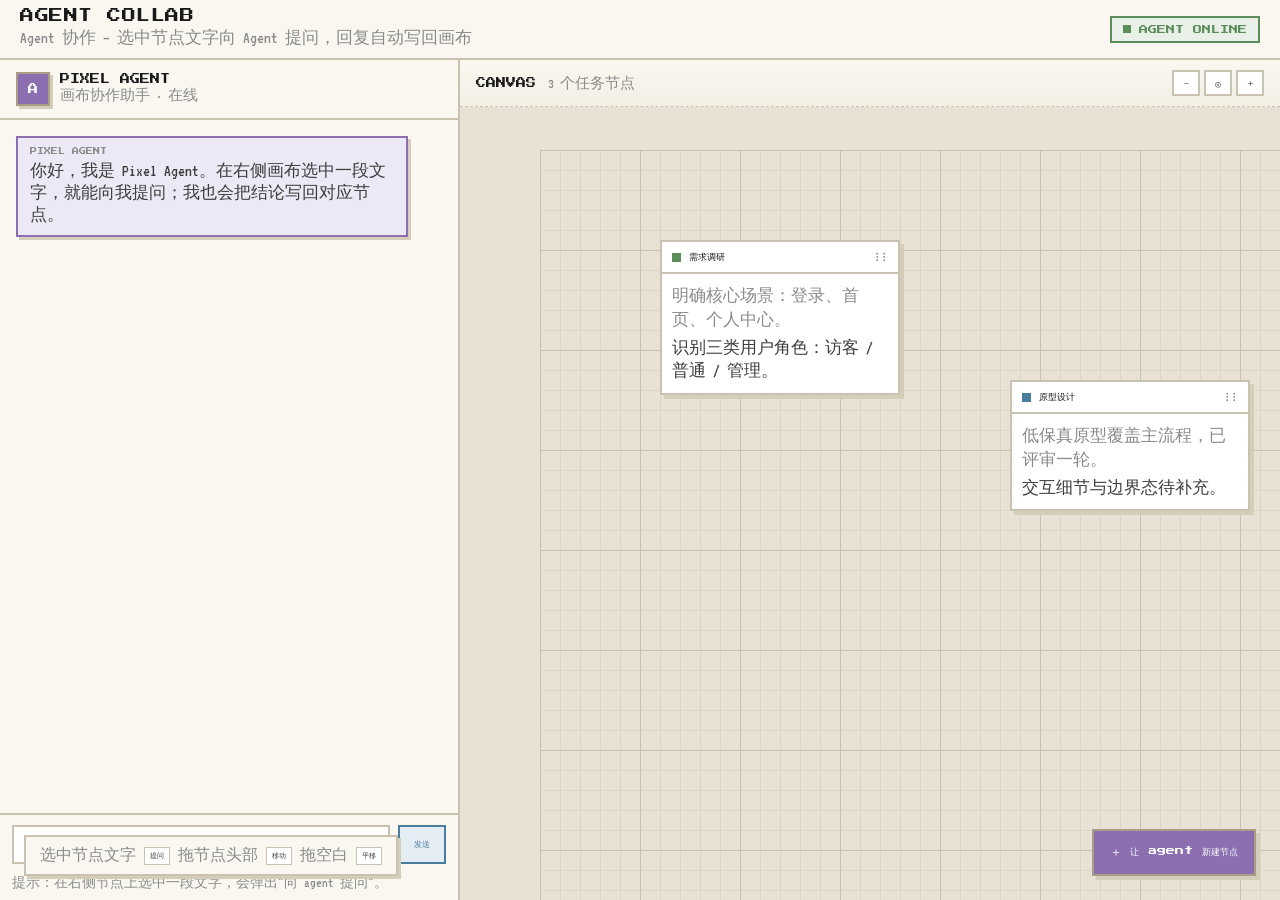
==== demo-agent.html @ 16f98454 "nextstep demo" ====
<!DOCTYPE html>
<html lang="zh-CN">
<head>
<meta charset="UTF-8">
<meta name="viewport" content="width=device-width, initial-scale=1.0">
<title>Agent 协作 · 像素画布</title>
<!-- 共享设计语言：像素字体 + 配色变量 -->
<style>
@import url('https://fonts.googleapis.com/css2?family=Press+Start+2P&family=VT323&display=swap');
:root {
  --bg: #f0ebe0; --bg-canvas: #e8e2d4; --bg-panel: #faf7f0;
  --bg-card: #ffffff; --bg-card-hi: #f5f1e8;
  --primary: #4a7c9e; --primary-dim: #6b9bb8; --primary-bg: #e3edf3;
  --success: #5b8c5a; --success-bg: #e8f0e8;
  --warning: #c4944a; --warning-bg: #f5edd9;
  --asset: #8b6fb0; --asset-bg: #ede8f5;
  --text: #3d3d3d; --text-dim: #8a8a8a; --text-hi: #1a1a1a;
  --border: #c9c2b0; --border-hi: #a89e85; --shadow: #d4cdb9;
}
* { box-sizing: border-box; margin: 0; padding: 0; }
html, body { height: 100%; overflow: hidden; }
body {
  font-family: 'VT323', monospace;
  background: var(--bg); color: var(--text); font-size: 18px;
  user-select: none; -webkit-user-select: none;
}

/* ===== 顶部标题栏 ===== */
.topbar {
  position: fixed; top: 0; left: 0; right: 0; z-index: 100; height: 60px;
  background: var(--bg-panel); border-bottom: 2px solid var(--border);
  display: flex; align-items: center; gap: 14px; padding: 0 20px;
}
.brand { display: flex; flex-direction: column; gap: 3px; }
.brand .title { font-family: 'Press Start 2P', monospace; font-size: 14px; color: var(--text-hi); letter-spacing: 0.5px; }
.brand .desc { font-size: 17px; color: var(--text-dim); }
.topbar .spacer { flex: 1; }
.status-online {
  font-family: 'Press Start 2P', monospace; font-size: 9px;
  padding: 7px 11px; border: 2px solid var(--success); background: var(--success-bg); color: var(--success);
  display: flex; align-items: center; gap: 8px;
}
.status-online .dot { width: 8px; height: 8px; background: var(--success); animation: blink 1.2s steps(2) infinite; }
@keyframes blink { 50% { opacity: 0.25; } }

/* ===== 主体分屏 ===== */
.main { position: fixed; top: 60px; left: 0; right: 0; bottom: 0; display: flex; }

/* ===== 左侧 Agent 对话 ===== */
.chat {
  width: 38%; min-width: 320px; max-width: 460px;
  background: var(--bg-panel); border-right: 2px solid var(--border);
  display: flex; flex-direction: column;
}
.chat-head {
  padding: 12px 16px; border-bottom: 2px solid var(--border);
  display: flex; align-items: center; gap: 10px;
}
.chat-head .avatar {
  width: 34px; height: 34px; background: var(--asset); border: 2px solid var(--border-hi);
  box-shadow: 3px 3px 0 0 var(--shadow);
  display: flex; align-items: center; justify-content: center;
  font-family: 'Press Start 2P', monospace; font-size: 10px; color: #fff;
}
.chat-head .meta { display: flex; flex-direction: column; gap: 2px; }
.chat-head .name { font-family: 'Press Start 2P', monospace; font-size: 10px; color: var(--text-hi); }
.chat-head .sub { font-size: 15px; color: var(--text-dim); }

.messages { flex: 1; overflow-y: auto; padding: 16px; display: flex; flex-direction: column; gap: 14px; }
.messages::-webkit-scrollbar { width: 8px; }
.messages::-webkit-scrollbar-thumb { background: var(--border); }

.msg { display: flex; gap: 8px; max-width: 92%; animation: msgIn 0.2s steps(4); }
@keyframes msgIn { 0% { opacity: 0; transform: translateY(6px); } 100% { opacity: 1; transform: translateY(0); } }
.msg.agent { align-self: flex-start; }
.msg.user { align-self: flex-end; flex-direction: row-reverse; }
.msg .bubble {
  padding: 9px 12px; border: 2px solid var(--border); background: var(--bg-card);
  box-shadow: 3px 3px 0 0 var(--shadow); font-size: 17px; line-height: 1.3; color: var(--text);
  word-break: break-word;
}
.msg.agent .bubble { border-color: var(--asset); background: var(--asset-bg); }
.msg.user .bubble { border-color: var(--primary); background: var(--primary-bg); }
.msg .bubble .quote {
  font-size: 15px; color: var(--text-dim); border-left: 3px solid var(--border-hi);
  padding: 2px 8px; margin-bottom: 6px; background: rgba(0,0,0,0.03);
  font-style: italic;
}
.msg .bubble .who { font-family: 'Press Start 2P', monospace; font-size: 7px; color: var(--text-dim); margin-bottom: 4px; }

/* 同步中指示器 */
.typing { display: flex; gap: 8px; align-self: flex-start; }
.typing .bubble { padding: 12px 14px; border: 2px solid var(--asset); background: var(--asset-bg); box-shadow: 3px 3px 0 0 var(--shadow); display: flex; gap: 5px; }
.typing .dot { width: 7px; height: 7px; background: var(--asset); animation: typing 1s steps(4) infinite; }
.typing .dot:nth-child(2) { animation-delay: 0.15s; }
.typing .dot:nth-child(3) { animation-delay: 0.3s; }
@keyframes typing { 0%,100% { transform: translateY(0); } 50% { transform: translateY(-5px); } }

.composer { border-top: 2px solid var(--border); padding: 10px 12px; display: flex; gap: 8px; }
.composer input {
  flex: 1; padding: 9px 10px; border: 2px solid var(--border); background: var(--bg-card);
  font-family: 'VT323', monospace; font-size: 17px; color: var(--text); outline: none;
}
.composer input:focus { border-color: var(--primary); }
.composer .send {
  padding: 0 14px; border: 2px solid var(--primary); background: var(--primary-bg);
  font-family: 'Press Start 2P', monospace; font-size: 8px; color: var(--primary); cursor: pointer;
}
.composer .send:hover { background: #d6e6ef; }
.composer-hint { font-size: 14px; color: var(--text-dim); padding: 0 12px 8px; }

/* ===== 右侧画布 ===== */
.canvas-wrap { flex: 1; position: relative; background: var(--bg-canvas); }
.canvas-bar {
  position: absolute; top: 0; left: 0; right: 0; z-index: 10;
  padding: 10px 16px; display: flex; align-items: center; gap: 12px;
  background: linear-gradient(var(--bg-panel), rgba(250,247,240,0.6));
  border-bottom: 1px dashed var(--border);
}
.canvas-bar .ctitle { font-family: 'Press Start 2P', monospace; font-size: 10px; color: var(--text-hi); }
.canvas-bar .ccount { font-size: 15px; color: var(--text-dim); }
.canvas-bar .spacer { flex: 1; }
.zoom-mini { display: flex; gap: 4px; }
.zoom-mini button {
  width: 28px; height: 26px; border: 2px solid var(--border); background: var(--bg-card);
  font-family: 'Press Start 2P', monospace; font-size: 9px; cursor: pointer; color: var(--text);
}
.zoom-mini button:hover { background: var(--bg-card-hi); }

.viewport { position: absolute; top: 50px; left: 0; right: 0; bottom: 0; overflow: hidden; cursor: grab; }
.viewport.panning { cursor: grabbing; }
.world {
  position: absolute; top: 0; left: 0; width: 3000px; height: 2200px; transform-origin: 0 0;
  background-color: var(--bg-canvas);
  background-image:
    linear-gradient(var(--border) 1px, transparent 1px),
    linear-gradient(90deg, var(--border) 1px, transparent 1px),
    linear-gradient(rgba(201,194,176,0.35) 1px, transparent 1px),
    linear-gradient(90deg, rgba(201,194,176,0.35) 1px, transparent 1px);
  background-size: 100px 100px, 100px 100px, 20px 20px, 20px 20px;
}

/* 节点 */
.node {
  position: absolute; width: 240px; background: var(--bg-card);
  border: 2px solid var(--border); box-shadow: 4px 4px 0 0 var(--shadow);
  transition: box-shadow 0.1s;
}
.node:hover { box-shadow: 6px 6px 0 0 var(--shadow); }
.node-head {
  display: flex; align-items: center; gap: 8px; padding: 8px 10px;
  border-bottom: 2px solid var(--border); cursor: grab;
}
.node-head:active { cursor: grabbing; }
.node .tag { width: 9px; height: 9px; flex: 0 0 9px; }
.node.status-doing .tag { background: var(--primary); animation: blink 1.2s steps(2) infinite; }
.node.status-todo .tag { background: var(--text-dim); }
.node.status-done .tag { background: var(--success); }
.node .title { font-family: 'Press Start 2P', monospace; font-size: 9px; color: var(--text-hi); flex: 1; }
.node .grab-hint { font-size: 13px; color: var(--text-dim); }
.node-body { padding: 8px 10px; font-size: 17px; line-height: 1.4; color: var(--text); user-select: text; -webkit-user-select: text; cursor: text; }
.node-body .line { padding: 2px 0; }
.node-body .line.lead { color: var(--text-dim); }
.node-body .agent-line {
  margin-top: 6px; padding: 5px 8px; background: var(--asset-bg); border-left: 3px solid var(--asset);
  font-size: 16px; color: var(--asset); animation: lineIn 0.3s steps(5);
  display: flex; gap: 6px; align-items: flex-start;
}
@keyframes lineIn { 0% { opacity: 0; transform: translateX(-6px); } 100% { opacity: 1; transform: translateX(0); } }
.node-body .agent-line .ico { font-family: 'Press Start 2P', monospace; font-size: 7px; flex: 0 0 auto; }

/* 更新高亮动画 */
.node.updated { animation: nodeFlash 1.1s steps(8); }
@keyframes nodeFlash {
  0%,100% { border-color: var(--border); box-shadow: 4px 4px 0 0 var(--shadow); }
  25% { border-color: var(--success); box-shadow: 4px 4px 0 0 var(--success), 0 0 0 3px var(--success-bg); }
  50% { border-color: var(--success); }
  75% { border-color: var(--success); box-shadow: 4px 4px 0 0 var(--success); }
}

/* 新建节点入场 */
.node.spawning { animation: spawnIn 0.45s steps(6); }
@keyframes spawnIn {
  0% { transform: scale(0.5); opacity: 0; }
  60% { transform: scale(1.06); opacity: 1; }
  100% { transform: scale(1); opacity: 1; }
}

/* ===== 选中文字浮动菜单 ===== */
.sel-menu {
  position: fixed; z-index: 200; display: none;
  background: var(--bg-card); border: 2px solid var(--asset); box-shadow: 3px 3px 0 0 var(--shadow);
  padding: 0;
}
.sel-menu button {
  display: flex; align-items: center; gap: 6px; padding: 8px 12px;
  border: none; background: var(--bg-card); cursor: pointer;
  font-family: 'Press Start 2P', monospace; font-size: 8px; color: var(--asset);
  white-space: nowrap;
}
.sel-menu button:hover { background: var(--asset-bg); }
.sel-menu button .arr { color: var(--text-dim); }

/* ===== 提问 modal ===== */
.modal-mask {
  position: fixed; inset: 0; z-index: 300; background: rgba(61,61,61,0.35);
  display: none; align-items: center; justify-content: center;
}
.modal-mask.show { display: flex; animation: fadeIn 0.15s; }
@keyframes fadeIn { from { opacity: 0; } to { opacity: 1; } }
.modal {
  width: 460px; max-width: 92vw; background: var(--bg-panel);
  border: 2px solid var(--border-hi); box-shadow: 6px 6px 0 0 var(--shadow);
  animation: modalIn 0.18s steps(4);
}
@keyframes modalIn { 0% { transform: scale(0.85); opacity: 0; } 100% { transform: scale(1); opacity: 1; } }
.modal-head { padding: 12px 16px; border-bottom: 2px solid var(--border); display: flex; align-items: center; justify-content: space-between; }
.modal-head .t { font-family: 'Press Start 2P', monospace; font-size: 10px; color: var(--text-hi); }
.modal-head .x { border: none; background: var(--bg-card); width: 22px; height: 22px; cursor: pointer; font-family: 'Press Start 2P', monospace; font-size: 9px; color: var(--text-dim); }
.modal-body { padding: 14px 16px; }
.ctx-box {
  background: var(--asset-bg); border: 2px solid var(--asset); padding: 9px 11px; margin-bottom: 12px;
}
.ctx-box .lbl { font-family: 'Press Start 2P', monospace; font-size: 7px; color: var(--asset); margin-bottom: 4px; }
.ctx-box .from { font-size: 14px; color: var(--text-dim); margin-bottom: 4px; }
.ctx-box .text { font-size: 17px; color: var(--text-hi); line-height: 1.3; font-style: italic; }
.modal-body textarea {
  width: 100%; height: 70px; resize: none; padding: 9px 11px;
  border: 2px solid var(--border); background: var(--bg-card);
  font-family: 'VT323', monospace; font-size: 17px; color: var(--text); outline: none;
}
.modal-body textarea:focus { border-color: var(--primary); }
.quick { display: flex; flex-wrap: wrap; gap: 6px; margin-top: 8px; }
.quick button {
  padding: 4px 8px; border: 1px solid var(--border); background: var(--bg-card);
  font-family: 'VT323', monospace; font-size: 15px; color: var(--text-dim); cursor: pointer;
}
.quick button:hover { border-color: var(--primary); color: var(--primary); }
.modal-foot { padding: 10px 16px; border-top: 2px solid var(--border); display: flex; justify-content: flex-end; gap: 8px; }
.modal-foot button { padding: 9px 16px; border: 2px solid var(--border); background: var(--bg-card); font-family: 'Press Start 2P', monospace; font-size: 8px; cursor: pointer; color: var(--text); }
.modal-foot .primary { border-color: var(--primary); background: var(--primary-bg); color: var(--primary); }
.modal-foot .primary:hover { background: #d6e6ef; }

/* ===== 右下角悬浮按钮 ===== */
.fab {
  position: fixed; right: 24px; bottom: 24px; z-index: 110;
  display: flex; align-items: center; gap: 8px;
  padding: 13px 16px; background: var(--asset); border: 2px solid var(--border-hi);
  box-shadow: 4px 4px 0 0 var(--shadow); cursor: pointer;
  font-family: 'Press Start 2P', monospace; font-size: 9px; color: #fff;
  transition: transform 0.1s;
}
.fab:hover { transform: translate(-2px, -2px); box-shadow: 6px 6px 0 0 var(--shadow); }
.fab .plus { font-size: 12px; }

.hint {
  position: fixed; left: 24px; bottom: 24px; z-index: 90;
  background: var(--bg-panel); border: 2px solid var(--border); box-shadow: 3px 3px 0 0 var(--shadow);
  padding: 8px 14px; font-size: 16px; color: var(--text-dim);
  display: flex; align-items: center; gap: 8px; max-width: 60vw;
}
.hint .key { font-family: 'Press Start 2P', monospace; font-size: 7px; padding: 3px 5px; background: var(--bg-card); border: 1px solid var(--border); color: var(--text); }
</style>
</head>
<body>

<!-- 顶部标题栏 -->
<div class="topbar">
  <div class="brand">
    <div class="title">AGENT COLLAB</div>
    <div class="desc">Agent 协作 — 选中节点文字向 Agent 提问，回复自动写回画布</div>
  </div>
  <div class="spacer"></div>
  <div class="status-online"><span class="dot"></span>AGENT ONLINE</div>
</div>

<div class="main">
  <!-- 左侧对话 -->
  <aside class="chat">
    <div class="chat-head">
      <div class="avatar">A</div>
      <div class="meta">
        <span class="name">PIXEL AGENT</span>
        <span class="sub">画布协作助手 · 在线</span>
      </div>
    </div>
    <div class="messages" id="messages">
      <!-- 初始消息由 JS 注入 -->
    </div>
    <div class="composer">
      <input id="quickInput" type="text" placeholder="或直接发消息给 agent…" />
      <button class="send" id="quickSend">发送</button>
    </div>
    <div class="composer-hint">提示：在右侧节点上选中一段文字，会弹出"向 agent 提问"。</div>
  </aside>

  <!-- 右侧画布 -->
  <section class="canvas-wrap">
    <div class="canvas-bar">
      <span class="ctitle">CANVAS</span>
      <span class="ccount" id="nodeCount">3 个任务节点</span>
      <span class="spacer"></span>
      <div class="zoom-mini">
        <button id="zOut">－</button>
        <button id="zReset">◎</button>
        <button id="zIn">＋</button>
      </div>
    </div>
    <div class="viewport" id="viewport">
      <div class="world" id="world">
        <!-- 节点由 JS 注入 -->
      </div>
    </div>
  </section>
</div>

<!-- 选中文字浮动菜单 -->
<div class="sel-menu" id="selMenu">
  <button id="askAgent"><span>向 agent 提问</span><span class="arr">▸</span></button>
</div>

<!-- 提问 modal -->
<div class="modal-mask" id="modalMask">
  <div class="modal">
    <div class="modal-head">
      <span class="t">向 AGENT 提问</span>
      <button class="x" id="modalClose">×</button>
    </div>
    <div class="modal-body">
      <div class="ctx-box">
        <div class="lbl">选中上下文</div>
        <div class="from" id="ctxFrom">— 来自节点 —</div>
        <div class="text" id="ctxText">“…”</div>
      </div>
      <textarea id="questionInput" placeholder="输入你的问题，例如：这步大概要多久？有什么风险？"></textarea>
      <div class="quick">
        <button data-q="这步大概需要多久？">这步需要多久？</button>
        <button data-q="有哪些风险？">有哪些风险？</button>
        <button data-q="依赖什么前置任务？">依赖什么？</button>
        <button data-q="有没有更好的方案？">更好的方案？</button>
      </div>
    </div>
    <div class="modal-foot">
      <button id="modalCancel">取消</button>
      <button class="primary" id="modalSend">发送给 agent</button>
    </div>
  </div>
</div>

<!-- 右下角新建节点按钮 -->
<button class="fab" id="fabNew"><span class="plus">＋</span><span>让 agent 新建节点</span></button>

<!-- 底部提示 -->
<div class="hint">
  <span>选中节点文字</span><span class="key">提问</span>
  <span>拖节点头部</span><span class="key">移动</span>
  <span>拖空白</span><span class="key">平移</span>
</div>

<script>
/* ============================================================
   Agent 协作 demo 逻辑
   - 左侧对话窗 + 右侧画布（3 节点）
   - 选中节点文字 → 浮动菜单"向 agent 提问"
   - 提问框：显示上下文 + 输入问题 → 发送
   - 对话窗：用户消息 + 同步中动画 + 1.5s 后 agent 回复
   - 回复按关键词匹配（预设 4 种）
   - 画布节点自动追加更新行 + 高亮动画
   - 右下角按钮：agent 自动新建节点到画布
   - 画布平移缩放 + 节点拖拽
   ============================================================ */

const messagesEl = document.getElementById('messages');
const viewport = document.getElementById('viewport');
const world = document.getElementById('world');
const selMenu = document.getElementById('selMenu');
const askAgentBtn = document.getElementById('askAgent');
const modalMask = document.getElementById('modalMask');
const ctxFrom = document.getElementById('ctxFrom');
const ctxText = document.getElementById('ctxText');
const questionInput = document.getElementById('questionInput');
const nodeCountEl = document.getElementById('nodeCount');

// 画布状态
const state = { tx: 80, ty: 40, scale: 1, nodes: [], seq: 0 };

// 3 个任务节点初始数据
const initialNodes = [
  { id: 'n1', x: 120, y: 90, title: '需求调研', status: 'done',
    lines: ['明确核心场景：登录、首页、个人中心。', '识别三类用户角色：访客 / 普通 / 管理。'] },
  { id: 'n2', x: 470, y: 230, title: '原型设计', status: 'doing',
    lines: ['低保真原型覆盖主流程，已评审一轮。', '交互细节与边界态待补充。'] },
  { id: 'n3', x: 820, y: 110, title: '前端开发', status: 'todo',
    lines: ['技术选型：React + Vite。', '组件库选型待定，倾向轻量方案。'] },
];

// 预设 agent 回复（关键词匹配）
const replyRules = [
  { keys: ['多久','时间','工期','排期','几天','周期','耗时'], text: '根据当前依赖关系，建议预留 2 个工作日。可把后续节点截止日顺延。', tag: '排期建议' },
  { keys: ['风险','问题','隐患','坑','担心'], text: '主要风险在前后端联调与接口稳定性，建议提前约定 Mock 并做契约测试。', tag: '风险评估' },
  { keys: ['依赖','前置','需要','阻塞','前提'], text: '该任务依赖上游产出，需先确认信息架构与接口契约再开工。', tag: '依赖梳理' },
  { keys: ['方案','怎么做','如何','思路','更好','优化'], text: '推荐分两步：先做低保真评审，再细化交互；可复用组件库降本。', tag: '方案建议' },
];
const defaultReply = { text: '已记录你的问题，我会结合画布上下文持续跟踪，必要时拆解为子任务。', tag: '已记录' };

function matchReply(q) {
  for (const r of replyRules) {
    if (r.keys.some(k => q.includes(k))) return r;
  }
  return defaultReply;
}

// ---------- 初始化节点 ----------
function initNodes() {
  initialNodes.forEach(d => createNode(d, false));
}

function createNode(d, spawn) {
  const el = document.createElement('div');
  el.className = 'node status-' + d.status + (spawn ? ' spawning' : '');
  el.style.left = d.x + 'px';
  el.style.top = d.y + 'px';
  el.dataset.id = d.id;
  el.innerHTML = `
    <div class="node-head"><span class="tag"></span><span class="title">${d.title}</span><span class="grab-hint">⋮⋮</span></div>
    <div class="node-body"></div>
  `;
  const body = el.querySelector('.node-body');
  d.lines.forEach((t, i) => {
    const ln = document.createElement('div');
    ln.className = 'line' + (i === 0 ? ' lead' : '');
    ln.textContent = t;
    body.appendChild(ln);
  });
  world.appendChild(el);
  const n = { ...d, el, w: 240, h: 0 };
  state.nodes.push(n);
  requestAnimationFrame(() => { n.h = el.offsetHeight; });
  // 节点内文字可选中
  body.addEventListener('mouseup', onNodeSelection);
  // 拖拽头部
  el.querySelector('.node-head').addEventListener('mousedown', (e) => onDragStart(e, n));
  if (spawn) setTimeout(() => el.classList.remove('spawning'), 500);
  updateNodeCount();
  return n;
}

function updateNodeCount() {
  nodeCountEl.textContent = state.nodes.length + ' 个任务节点';
}

// ---------- 选中文字 → 浮动菜单 ----------
let currentSelection = null; // { text, nodeId, nodeTitle }
function onNodeSelection(e) {
  const sel = window.getSelection();
  const text = sel.toString().trim();
  // 隐藏旧菜单
  if (!text) { selMenu.style.display = 'none'; return; }
  const nodeEl = e.target.closest('.node');
  if (!nodeEl) { selMenu.style.display = 'none'; return; }
  const n = state.nodes.find(x => x.id === nodeEl.dataset.id);
  if (!n) return;
  currentSelection = { text, nodeId: n.id, nodeTitle: n.title };
  // 定位菜单到选区下方
  const range = sel.getRangeAt(0);
  const rect = range.getBoundingClientRect();
  selMenu.style.display = 'block';
  selMenu.style.left = (rect.left + rect.width / 2 - 70) + 'px';
  selMenu.style.top = (rect.bottom + 8) + 'px';
}

// 点击别处隐藏菜单
document.addEventListener('mousedown', (e) => {
  if (!selMenu.contains(e.target)) {
    if (!e.target.closest('.node-body')) selMenu.style.display = 'none';
  }
});

// ---------- 提问 modal ----------
askAgentBtn.addEventListener('click', () => {
  if (!currentSelection) return;
  ctxFrom.textContent = '— 来自节点：' + currentSelection.nodeTitle + ' —';
  ctxText.textContent = '“' + currentSelection.text + '”';
  questionInput.value = '';
  modalMask.classList.add('show');
  selMenu.style.display = 'none';
  setTimeout(() => questionInput.focus(), 60);
});
document.getElementById('modalClose').onclick = closeModal;
document.getElementById('modalCancel').onclick = closeModal;
function closeModal() { modalMask.classList.remove('show'); }
modalMask.addEventListener('mousedown', (e) => { if (e.target === modalMask) closeModal(); });

// 快捷问题
document.querySelectorAll('.quick button').forEach(b => {
  b.onclick = () => { questionInput.value = b.dataset.q; questionInput.focus(); };
});

// 发送给 agent
document.getElementById('modalSend').onclick = sendQuestion;
questionInput.addEventListener('keydown', (e) => { if (e.key === 'Enter' && (e.ctrlKey || e.metaKey)) sendQuestion(); });

function sendQuestion() {
  const q = questionInput.value.trim();
  if (!q) { questionInput.focus(); return; }
  if (!currentSelection) { closeModal(); return; }
  const sel = currentSelection;
  closeModal();
  // 清除浏览器选区
  window.getSelection().removeAllRanges();
  // 添加用户消息（含上下文引用）
  addUserMessage(q, sel);
  // 同步中动画
  const typing = addTyping();
  // 1.5s 后回复
  setTimeout(() => {
    typing.remove();
    const reply = matchReply(q);
    addAgentMessage(reply.text);
    // 写回节点 + 高亮
    appendAgentLineToNode(sel.nodeId, reply.tag, reply.text);
  }, 1500);
}

// ---------- 对话消息 ----------
function addMessage(html, who) {
  const msg = document.createElement('div');
  msg.className = 'msg ' + who;
  msg.innerHTML = `<div class="bubble">${html}</div>`;
  messagesEl.appendChild(msg);
  messagesEl.scrollTop = messagesEl.scrollHeight;
  return msg;
}
function addUserMessage(q, sel) {
  const html = `
    <div class="who">YOU</div>
    <div class="quote">引用「${sel.nodeTitle}」：${escapeHtml(sel.text)}</div>
    <div>${escapeHtml(q)}</div>
  `;
  return addMessage(html, 'user');
}
function addAgentMessage(text) {
  const html = `<div class="who">PIXEL AGENT</div><div>${escapeHtml(text)}</div>`;
  return addMessage(html, 'agent');
}
function addTyping() {
  const t = document.createElement('div');
  t.className = 'msg agent typing';
  t.innerHTML = `<div class="bubble"><span class="dot"></span><span class="dot"></span><span class="dot"></span></div>`;
  messagesEl.appendChild(t);
  messagesEl.scrollTop = messagesEl.scrollHeight;
  return t;
}

function escapeHtml(s) {
  return s.replace(/[&<>"]/g, c => ({ '&':'&amp;','<':'&lt;','>':'&gt;','"':'&quot;' }[c]));
}

// ---------- 写回节点 + 高亮 ----------
function appendAgentLineToNode(nodeId, tag, text) {
  const n = state.nodes.find(x => x.id === nodeId);
  if (!n) return;
  const body = n.el.querySelector('.node-body');
  const line = document.createElement('div');
  line.className = 'agent-line';
  line.innerHTML = `<span class="ico">[${tag}]</span><span>${escapeHtml(text)}</span>`;
  body.appendChild(line);
  // 高亮动画
  n.el.classList.remove('updated');
  void n.el.offsetWidth;
  n.el.classList.add('updated');
  setTimeout(() => n.el.classList.remove('updated'), 1200);
  // 更新高度
  requestAnimationFrame(() => { n.h = n.el.offsetHeight; });
}

// ---------- 快速输入栏（不依赖选中） ----------
const quickInput = document.getElementById('quickInput');
const quickSend = document.getElementById('quickSend');
function quickSubmit() {
  const q = quickInput.value.trim();
  if (!q) return;
  quickInput.value = '';
  addMessage(`<div class="who">YOU</div><div>${escapeHtml(q)}</div>`, 'user');
  const typing = addTyping();
  setTimeout(() => {
    typing.remove();
    const reply = matchReply(q);
    addAgentMessage(reply.text);
    // 快速提问默认写到第一个节点
    const n = state.nodes[0];
    if (n) appendAgentLineToNode(n.id, reply.tag, reply.text);
  }, 1500);
}
quickSend.onclick = quickSubmit;
quickInput.addEventListener('keydown', (e) => { if (e.key === 'Enter') quickSubmit(); });

// ---------- 右下角：让 agent 新建节点 ----------
const newTitles = [
  { title: '接口联调', status: 'todo', lines: ['与后端约定接口契约。', 'Mock 数据先行。'] },
  { title: '性能优化', status: 'todo', lines: ['首屏加载 < 1.5s。', '图片懒加载与分包。'] },
  { title: '埋点验收', status: 'todo', lines: ['核心路径埋点核对。', '漏斗数据回收。'] },
  { title: '灰度发布', status: 'todo', lines: ['按 5% → 30% → 100% 灰度。', '监控阈值配置。'] },
];
let newIdx = 0;
document.getElementById('fabNew').onclick = () => {
  const tpl = newTitles[newIdx % newTitles.length];
  newIdx++;
  addMessage(`<div class="who">YOU</div><div>帮我在画布上新建一个节点：${tpl.title}</div>`, 'user');
  const typing = addTyping();
  setTimeout(() => {
    typing.remove();
    // 在已有节点附近放置新节点
    const last = state.nodes[state.nodes.length - 1];
    const x = (last ? last.x : 100) + 320;
    const y = (last ? last.y : 100) + (Math.random() * 60 - 30);
    const id = 'g-' + (++state.seq);
    const n = createNode({ id, x, y, title: tpl.title, status: tpl.status, lines: tpl.lines }, true);
    // 高亮
    setTimeout(() => { n.el.classList.add('updated'); setTimeout(() => n.el.classList.remove('updated'), 1200); }, 450);
    addAgentMessage(`已在画布创建节点「${tpl.title}」，并接入当前流程。你可以拖动调整它的位置。`);
  }, 1200);
};

// ---------- 画布变换 ----------
function applyTransform() {
  world.style.transform = `translate(${state.tx}px, ${state.ty}px) scale(${state.scale})`;
}
applyTransform();
function screenToWorld(cx, cy) {
  const r = viewport.getBoundingClientRect();
  return { x: (cx - r.left - state.tx) / state.scale, y: (cy - r.top - state.ty) / state.scale };
}

// 平移
let panState = null;
viewport.addEventListener('mousedown', (e) => {
  if (e.target.closest('.node') || e.target.closest('.canvas-bar') || e.target.closest('.fab') || e.target.closest('.hint')) return;
  panState = { sx: e.clientX, sy: e.clientY, otx: state.tx, oty: state.ty };
  viewport.classList.add('panning');
});
window.addEventListener('mousemove', (e) => {
  if (!panState) return;
  state.tx = panState.otx + (e.clientX - panState.sx);
  state.ty = panState.oty + (e.clientY - panState.sy);
  applyTransform();
});
window.addEventListener('mouseup', () => { if (panState) { viewport.classList.remove('panning'); panState = null; } });

// 缩放
viewport.addEventListener('wheel', (e) => {
  e.preventDefault();
  const f = e.deltaY > 0 ? 0.9 : 1.1;
  let ns = Math.max(0.4, Math.min(2.2, state.scale * f));
  const r = viewport.getBoundingClientRect();
  const mx = e.clientX - r.left, my = e.clientY - r.top;
  state.tx = mx - (mx - state.tx) * (ns / state.scale);
  state.ty = my - (my - state.ty) * (ns / state.scale);
  state.scale = ns;
  applyTransform();
}, { passive: false });

document.getElementById('zIn').onclick = () => zoomBy(1.2);
document.getElementById('zOut').onclick = () => zoomBy(1 / 1.2);
document.getElementById('zReset').onclick = () => { state.tx = 80; state.ty = 40; state.scale = 1; applyTransform(); };
function zoomBy(f) {
  const r = viewport.getBoundingClientRect();
  const cx = r.width / 2, cy = r.height / 2;
  let ns = Math.max(0.4, Math.min(2.2, state.scale * f));
  state.tx = cx - (cx - state.tx) * (ns / state.scale);
  state.ty = cy - (cy - state.ty) * (ns / state.scale);
  state.scale = ns;
  applyTransform();
}

// ---------- 节点拖拽 ----------
function onDragStart(e, item) {
  if (e.button !== 0) return;
  e.preventDefault();
  const start = screenToWorld(e.clientX, e.clientY);
  const ox = item.x, oy = item.y;
  function onMove(ev) {
    const w = screenToWorld(ev.clientX, ev.clientY);
    item.x = ox + (w.x - start.x);
    item.y = oy + (w.y - start.y);
    item.el.style.left = item.x + 'px';
    item.el.style.top = item.y + 'px';
  }
  function onUp() {
    window.removeEventListener('mousemove', onMove);
    window.removeEventListener('mouseup', onUp);
  }
  window.addEventListener('mousemove', onMove);
  window.addEventListener('mouseup', onUp);
}

// ---------- 启动 ----------
initNodes();
// 初始欢迎消息
addAgentMessage('你好，我是 Pixel Agent。在右侧画布选中一段文字，就能向我提问；我也会把结论写回对应节点。');
</script>
</body>
</html>
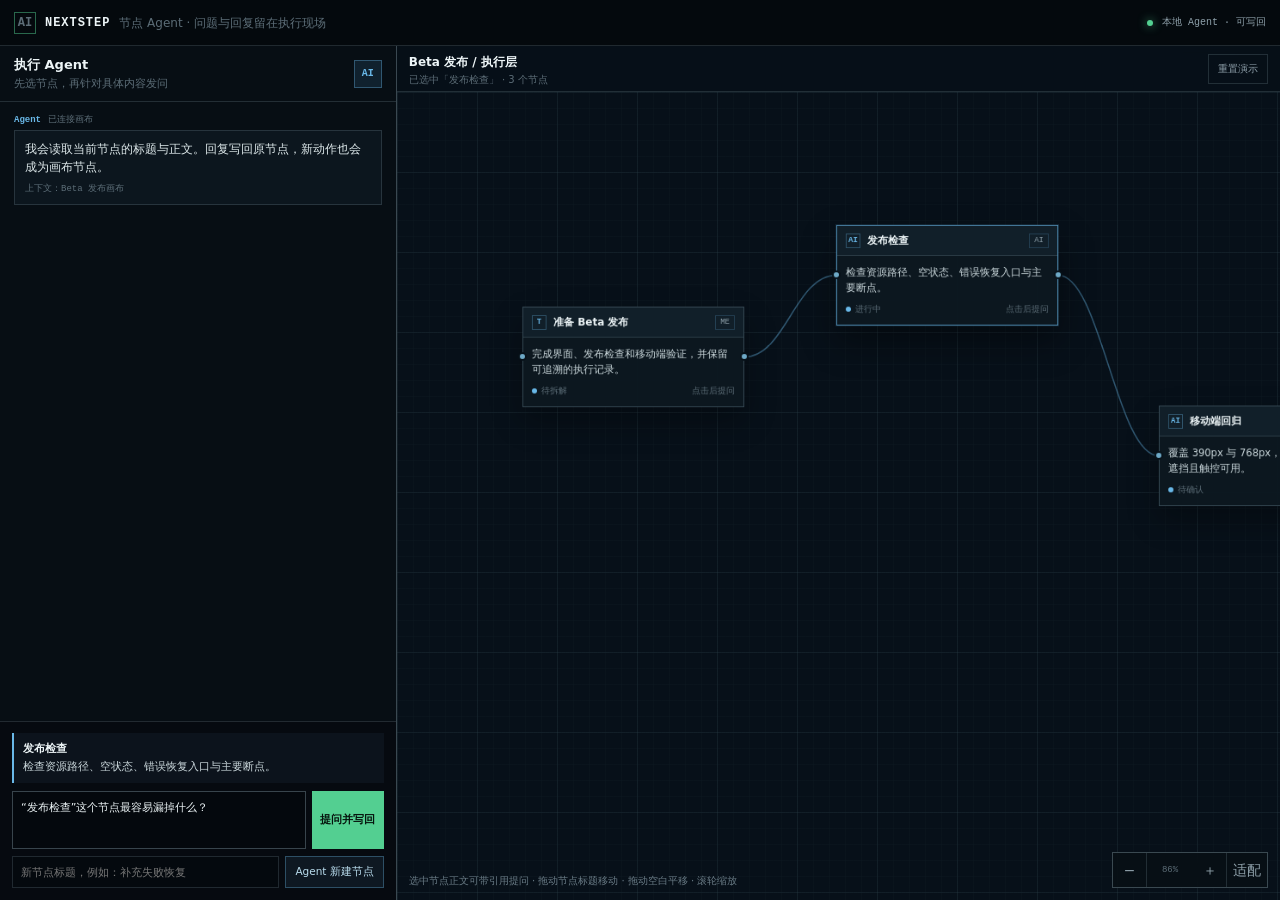
==== commit bea6d50d: "Replace NextStep Pages showcase" ====
--- a/demo-agent.html
+++ b/demo-agent.html
@@ -1,703 +1,78 @@
-<!DOCTYPE html>
+<!doctype html>
 <html lang="zh-CN">
 <head>
-<meta charset="UTF-8">
-<meta name="viewport" content="width=device-width, initial-scale=1.0">
-<title>Agent 协作 · 像素画布</title>
-<!-- 共享设计语言：像素字体 + 配色变量 -->
-<style>
-@import url('https://fonts.googleapis.com/css2?family=Press+Start+2P&family=VT323&display=swap');
-:root {
-  --bg: #f0ebe0; --bg-canvas: #e8e2d4; --bg-panel: #faf7f0;
-  --bg-card: #ffffff; --bg-card-hi: #f5f1e8;
-  --primary: #4a7c9e; --primary-dim: #6b9bb8; --primary-bg: #e3edf3;
-  --success: #5b8c5a; --success-bg: #e8f0e8;
-  --warning: #c4944a; --warning-bg: #f5edd9;
-  --asset: #8b6fb0; --asset-bg: #ede8f5;
-  --text: #3d3d3d; --text-dim: #8a8a8a; --text-hi: #1a1a1a;
-  --border: #c9c2b0; --border-hi: #a89e85; --shadow: #d4cdb9;
-}
-* { box-sizing: border-box; margin: 0; padding: 0; }
-html, body { height: 100%; overflow: hidden; }
-body {
-  font-family: 'VT323', monospace;
-  background: var(--bg); color: var(--text); font-size: 18px;
-  user-select: none; -webkit-user-select: none;
-}
-
-/* ===== 顶部标题栏 ===== */
-.topbar {
-  position: fixed; top: 0; left: 0; right: 0; z-index: 100; height: 60px;
-  background: var(--bg-panel); border-bottom: 2px solid var(--border);
-  display: flex; align-items: center; gap: 14px; padding: 0 20px;
-}
-.brand { display: flex; flex-direction: column; gap: 3px; }
-.brand .title { font-family: 'Press Start 2P', monospace; font-size: 14px; color: var(--text-hi); letter-spacing: 0.5px; }
-.brand .desc { font-size: 17px; color: var(--text-dim); }
-.topbar .spacer { flex: 1; }
-.status-online {
-  font-family: 'Press Start 2P', monospace; font-size: 9px;
-  padding: 7px 11px; border: 2px solid var(--success); background: var(--success-bg); color: var(--success);
-  display: flex; align-items: center; gap: 8px;
-}
-.status-online .dot { width: 8px; height: 8px; background: var(--success); animation: blink 1.2s steps(2) infinite; }
-@keyframes blink { 50% { opacity: 0.25; } }
-
-/* ===== 主体分屏 ===== */
-.main { position: fixed; top: 60px; left: 0; right: 0; bottom: 0; display: flex; }
-
-/* ===== 左侧 Agent 对话 ===== */
-.chat {
-  width: 38%; min-width: 320px; max-width: 460px;
-  background: var(--bg-panel); border-right: 2px solid var(--border);
-  display: flex; flex-direction: column;
-}
-.chat-head {
-  padding: 12px 16px; border-bottom: 2px solid var(--border);
-  display: flex; align-items: center; gap: 10px;
-}
-.chat-head .avatar {
-  width: 34px; height: 34px; background: var(--asset); border: 2px solid var(--border-hi);
-  box-shadow: 3px 3px 0 0 var(--shadow);
-  display: flex; align-items: center; justify-content: center;
-  font-family: 'Press Start 2P', monospace; font-size: 10px; color: #fff;
-}
-.chat-head .meta { display: flex; flex-direction: column; gap: 2px; }
-.chat-head .name { font-family: 'Press Start 2P', monospace; font-size: 10px; color: var(--text-hi); }
-.chat-head .sub { font-size: 15px; color: var(--text-dim); }
-
-.messages { flex: 1; overflow-y: auto; padding: 16px; display: flex; flex-direction: column; gap: 14px; }
-.messages::-webkit-scrollbar { width: 8px; }
-.messages::-webkit-scrollbar-thumb { background: var(--border); }
-
-.msg { display: flex; gap: 8px; max-width: 92%; animation: msgIn 0.2s steps(4); }
-@keyframes msgIn { 0% { opacity: 0; transform: translateY(6px); } 100% { opacity: 1; transform: translateY(0); } }
-.msg.agent { align-self: flex-start; }
-.msg.user { align-self: flex-end; flex-direction: row-reverse; }
-.msg .bubble {
-  padding: 9px 12px; border: 2px solid var(--border); background: var(--bg-card);
-  box-shadow: 3px 3px 0 0 var(--shadow); font-size: 17px; line-height: 1.3; color: var(--text);
-  word-break: break-word;
-}
-.msg.agent .bubble { border-color: var(--asset); background: var(--asset-bg); }
-.msg.user .bubble { border-color: var(--primary); background: var(--primary-bg); }
-.msg .bubble .quote {
-  font-size: 15px; color: var(--text-dim); border-left: 3px solid var(--border-hi);
-  padding: 2px 8px; margin-bottom: 6px; background: rgba(0,0,0,0.03);
-  font-style: italic;
-}
-.msg .bubble .who { font-family: 'Press Start 2P', monospace; font-size: 7px; color: var(--text-dim); margin-bottom: 4px; }
-
-/* 同步中指示器 */
-.typing { display: flex; gap: 8px; align-self: flex-start; }
-.typing .bubble { padding: 12px 14px; border: 2px solid var(--asset); background: var(--asset-bg); box-shadow: 3px 3px 0 0 var(--shadow); display: flex; gap: 5px; }
-.typing .dot { width: 7px; height: 7px; background: var(--asset); animation: typing 1s steps(4) infinite; }
-.typing .dot:nth-child(2) { animation-delay: 0.15s; }
-.typing .dot:nth-child(3) { animation-delay: 0.3s; }
-@keyframes typing { 0%,100% { transform: translateY(0); } 50% { transform: translateY(-5px); } }
-
-.composer { border-top: 2px solid var(--border); padding: 10px 12px; display: flex; gap: 8px; }
-.composer input {
-  flex: 1; padding: 9px 10px; border: 2px solid var(--border); background: var(--bg-card);
-  font-family: 'VT323', monospace; font-size: 17px; color: var(--text); outline: none;
-}
-.composer input:focus { border-color: var(--primary); }
-.composer .send {
-  padding: 0 14px; border: 2px solid var(--primary); background: var(--primary-bg);
-  font-family: 'Press Start 2P', monospace; font-size: 8px; color: var(--primary); cursor: pointer;
-}
-.composer .send:hover { background: #d6e6ef; }
-.composer-hint { font-size: 14px; color: var(--text-dim); padding: 0 12px 8px; }
-
-/* ===== 右侧画布 ===== */
-.canvas-wrap { flex: 1; position: relative; background: var(--bg-canvas); }
-.canvas-bar {
-  position: absolute; top: 0; left: 0; right: 0; z-index: 10;
-  padding: 10px 16px; display: flex; align-items: center; gap: 12px;
-  background: linear-gradient(var(--bg-panel), rgba(250,247,240,0.6));
-  border-bottom: 1px dashed var(--border);
-}
-.canvas-bar .ctitle { font-family: 'Press Start 2P', monospace; font-size: 10px; color: var(--text-hi); }
-.canvas-bar .ccount { font-size: 15px; color: var(--text-dim); }
-.canvas-bar .spacer { flex: 1; }
-.zoom-mini { display: flex; gap: 4px; }
-.zoom-mini button {
-  width: 28px; height: 26px; border: 2px solid var(--border); background: var(--bg-card);
-  font-family: 'Press Start 2P', monospace; font-size: 9px; cursor: pointer; color: var(--text);
-}
-.zoom-mini button:hover { background: var(--bg-card-hi); }
-
-.viewport { position: absolute; top: 50px; left: 0; right: 0; bottom: 0; overflow: hidden; cursor: grab; }
-.viewport.panning { cursor: grabbing; }
-.world {
-  position: absolute; top: 0; left: 0; width: 3000px; height: 2200px; transform-origin: 0 0;
-  background-color: var(--bg-canvas);
-  background-image:
-    linear-gradient(var(--border) 1px, transparent 1px),
-    linear-gradient(90deg, var(--border) 1px, transparent 1px),
-    linear-gradient(rgba(201,194,176,0.35) 1px, transparent 1px),
-    linear-gradient(90deg, rgba(201,194,176,0.35) 1px, transparent 1px);
-  background-size: 100px 100px, 100px 100px, 20px 20px, 20px 20px;
-}
-
-/* 节点 */
-.node {
-  position: absolute; width: 240px; background: var(--bg-card);
-  border: 2px solid var(--border); box-shadow: 4px 4px 0 0 var(--shadow);
-  transition: box-shadow 0.1s;
-}
-.node:hover { box-shadow: 6px 6px 0 0 var(--shadow); }
-.node-head {
-  display: flex; align-items: center; gap: 8px; padding: 8px 10px;
-  border-bottom: 2px solid var(--border); cursor: grab;
-}
-.node-head:active { cursor: grabbing; }
-.node .tag { width: 9px; height: 9px; flex: 0 0 9px; }
-.node.status-doing .tag { background: var(--primary); animation: blink 1.2s steps(2) infinite; }
-.node.status-todo .tag { background: var(--text-dim); }
-.node.status-done .tag { background: var(--success); }
-.node .title { font-family: 'Press Start 2P', monospace; font-size: 9px; color: var(--text-hi); flex: 1; }
-.node .grab-hint { font-size: 13px; color: var(--text-dim); }
-.node-body { padding: 8px 10px; font-size: 17px; line-height: 1.4; color: var(--text); user-select: text; -webkit-user-select: text; cursor: text; }
-.node-body .line { padding: 2px 0; }
-.node-body .line.lead { color: var(--text-dim); }
-.node-body .agent-line {
-  margin-top: 6px; padding: 5px 8px; background: var(--asset-bg); border-left: 3px solid var(--asset);
-  font-size: 16px; color: var(--asset); animation: lineIn 0.3s steps(5);
-  display: flex; gap: 6px; align-items: flex-start;
-}
-@keyframes lineIn { 0% { opacity: 0; transform: translateX(-6px); } 100% { opacity: 1; transform: translateX(0); } }
-.node-body .agent-line .ico { font-family: 'Press Start 2P', monospace; font-size: 7px; flex: 0 0 auto; }
-
-/* 更新高亮动画 */
-.node.updated { animation: nodeFlash 1.1s steps(8); }
-@keyframes nodeFlash {
-  0%,100% { border-color: var(--border); box-shadow: 4px 4px 0 0 var(--shadow); }
-  25% { border-color: var(--success); box-shadow: 4px 4px 0 0 var(--success), 0 0 0 3px var(--success-bg); }
-  50% { border-color: var(--success); }
-  75% { border-color: var(--success); box-shadow: 4px 4px 0 0 var(--success); }
-}
-
-/* 新建节点入场 */
-.node.spawning { animation: spawnIn 0.45s steps(6); }
-@keyframes spawnIn {
-  0% { transform: scale(0.5); opacity: 0; }
-  60% { transform: scale(1.06); opacity: 1; }
-  100% { transform: scale(1); opacity: 1; }
-}
-
-/* ===== 选中文字浮动菜单 ===== */
-.sel-menu {
-  position: fixed; z-index: 200; display: none;
-  background: var(--bg-card); border: 2px solid var(--asset); box-shadow: 3px 3px 0 0 var(--shadow);
-  padding: 0;
-}
-.sel-menu button {
-  display: flex; align-items: center; gap: 6px; padding: 8px 12px;
-  border: none; background: var(--bg-card); cursor: pointer;
-  font-family: 'Press Start 2P', monospace; font-size: 8px; color: var(--asset);
-  white-space: nowrap;
-}
-.sel-menu button:hover { background: var(--asset-bg); }
-.sel-menu button .arr { color: var(--text-dim); }
-
-/* ===== 提问 modal ===== */
-.modal-mask {
-  position: fixed; inset: 0; z-index: 300; background: rgba(61,61,61,0.35);
-  display: none; align-items: center; justify-content: center;
-}
-.modal-mask.show { display: flex; animation: fadeIn 0.15s; }
-@keyframes fadeIn { from { opacity: 0; } to { opacity: 1; } }
-.modal {
-  width: 460px; max-width: 92vw; background: var(--bg-panel);
-  border: 2px solid var(--border-hi); box-shadow: 6px 6px 0 0 var(--shadow);
-  animation: modalIn 0.18s steps(4);
-}
-@keyframes modalIn { 0% { transform: scale(0.85); opacity: 0; } 100% { transform: scale(1); opacity: 1; } }
-.modal-head { padding: 12px 16px; border-bottom: 2px solid var(--border); display: flex; align-items: center; justify-content: space-between; }
-.modal-head .t { font-family: 'Press Start 2P', monospace; font-size: 10px; color: var(--text-hi); }
-.modal-head .x { border: none; background: var(--bg-card); width: 22px; height: 22px; cursor: pointer; font-family: 'Press Start 2P', monospace; font-size: 9px; color: var(--text-dim); }
-.modal-body { padding: 14px 16px; }
-.ctx-box {
-  background: var(--asset-bg); border: 2px solid var(--asset); padding: 9px 11px; margin-bottom: 12px;
-}
-.ctx-box .lbl { font-family: 'Press Start 2P', monospace; font-size: 7px; color: var(--asset); margin-bottom: 4px; }
-.ctx-box .from { font-size: 14px; color: var(--text-dim); margin-bottom: 4px; }
-.ctx-box .text { font-size: 17px; color: var(--text-hi); line-height: 1.3; font-style: italic; }
-.modal-body textarea {
-  width: 100%; height: 70px; resize: none; padding: 9px 11px;
-  border: 2px solid var(--border); background: var(--bg-card);
-  font-family: 'VT323', monospace; font-size: 17px; color: var(--text); outline: none;
-}
-.modal-body textarea:focus { border-color: var(--primary); }
-.quick { display: flex; flex-wrap: wrap; gap: 6px; margin-top: 8px; }
-.quick button {
-  padding: 4px 8px; border: 1px solid var(--border); background: var(--bg-card);
-  font-family: 'VT323', monospace; font-size: 15px; color: var(--text-dim); cursor: pointer;
-}
-.quick button:hover { border-color: var(--primary); color: var(--primary); }
-.modal-foot { padding: 10px 16px; border-top: 2px solid var(--border); display: flex; justify-content: flex-end; gap: 8px; }
-.modal-foot button { padding: 9px 16px; border: 2px solid var(--border); background: var(--bg-card); font-family: 'Press Start 2P', monospace; font-size: 8px; cursor: pointer; color: var(--text); }
-.modal-foot .primary { border-color: var(--primary); background: var(--primary-bg); color: var(--primary); }
-.modal-foot .primary:hover { background: #d6e6ef; }
-
-/* ===== 右下角悬浮按钮 ===== */
-.fab {
-  position: fixed; right: 24px; bottom: 24px; z-index: 110;
-  display: flex; align-items: center; gap: 8px;
-  padding: 13px 16px; background: var(--asset); border: 2px solid var(--border-hi);
-  box-shadow: 4px 4px 0 0 var(--shadow); cursor: pointer;
-  font-family: 'Press Start 2P', monospace; font-size: 9px; color: #fff;
-  transition: transform 0.1s;
-}
-.fab:hover { transform: translate(-2px, -2px); box-shadow: 6px 6px 0 0 var(--shadow); }
-.fab .plus { font-size: 12px; }
-
-.hint {
-  position: fixed; left: 24px; bottom: 24px; z-index: 90;
-  background: var(--bg-panel); border: 2px solid var(--border); box-shadow: 3px 3px 0 0 var(--shadow);
-  padding: 8px 14px; font-size: 16px; color: var(--text-dim);
-  display: flex; align-items: center; gap: 8px; max-width: 60vw;
-}
-.hint .key { font-family: 'Press Start 2P', monospace; font-size: 7px; padding: 3px 5px; background: var(--bg-card); border: 1px solid var(--border); color: var(--text); }
-</style>
+  <meta charset="UTF-8">
+  <meta name="viewport" content="width=device-width, initial-scale=1">
+  <meta name="color-scheme" content="dark">
+  <title>NextStep｜节点 Agent</title>
+  <style>
+    :root{--bg:#05090d;--panel:#091119;--panel-2:#0c1721;--surface:#101c26;--ink:#edf5f7;--muted:#8ea0aa;--faint:#5c6d77;--line:rgba(170,201,215,.17);--line-strong:rgba(170,201,215,.31);--blue:#69b8e8;--amber:#e4aa5b;--green:#53cf91;--red:#ef806f;--mono:"SFMono-Regular",Consolas,"Liberation Mono",monospace;--sans:Inter,"Microsoft YaHei UI","PingFang SC",system-ui,sans-serif}
+    *{box-sizing:border-box}html,body{width:100%;height:100%;margin:0;overflow:hidden;background:var(--bg)}body{color:var(--ink);font:14px/1.5 var(--sans);-webkit-font-smoothing:antialiased}button,textarea,input{font:inherit;color:inherit}button:focus-visible,textarea:focus-visible,input:focus-visible{outline:2px solid var(--blue);outline-offset:2px}
+    .app{display:grid;grid-template-rows:46px minmax(0,1fr);width:100%;height:100%;background:radial-gradient(circle at 68% 8%,rgba(39,108,144,.08),transparent 35%),var(--bg)}.topbar{position:relative;z-index:30;display:flex;align-items:center;justify-content:space-between;min-width:0;padding:0 14px;border-bottom:1px solid var(--line);background:rgba(5,9,13,.94)}.brand,.status{display:flex;align-items:center;min-width:0;gap:9px}.brand-mark{display:grid;place-items:center;width:22px;height:22px;border:1px solid rgba(83,207,145,.48);color:var(--green);font:700 10px/1 var(--mono)}.brand strong{font:600 12px/1 var(--mono);letter-spacing:.08em}.brand span{overflow:hidden;color:var(--faint);font-size:12px;text-overflow:ellipsis;white-space:nowrap}.status{color:var(--muted);font:10px/1 var(--mono);white-space:nowrap}.status i{width:6px;height:6px;border-radius:50%;background:var(--green);box-shadow:0 0 10px rgba(83,207,145,.75)}
+    .workbench{display:grid;grid-template-columns:minmax(280px,31%) minmax(0,1fr);min-height:0}.agent-pane{position:relative;z-index:5;display:grid;grid-template-rows:auto minmax(0,1fr) auto;min-width:0;min-height:0;border-right:1px solid var(--line-strong);background:rgba(8,15,21,.97)}.pane-head{display:flex;align-items:center;justify-content:space-between;min-height:56px;padding:0 14px;border-bottom:1px solid var(--line)}.pane-head strong{display:block;font-size:13px;font-weight:650}.pane-head small{display:block;margin-top:2px;color:var(--faint);font-size:10.5px}.avatar{display:grid;place-items:center;width:28px;height:28px;border:1px solid rgba(105,184,232,.36);color:var(--blue);background:rgba(76,164,220,.13);font:700 10px/1 var(--mono)}
+    .transcript{overflow:auto;padding:14px;scrollbar-width:thin;scrollbar-color:rgba(132,160,173,.28) transparent}.message{margin:0 0 14px}.message-meta{display:flex;align-items:center;gap:7px;margin-bottom:5px;color:var(--faint);font:9px/1 var(--mono)}.message-meta b{color:var(--blue);font-weight:600}.message.user .message-meta b{color:var(--amber)}.bubble{padding:9px 10px;border:1px solid var(--line);color:#dce7e9;background:rgba(14,25,34,.76);font-size:11.5px;line-height:1.6}.message.user .bubble{border-color:rgba(228,170,91,.24);background:rgba(228,170,91,.07)}.trace{display:block;margin-top:6px;color:var(--faint);font:9px/1.4 var(--mono)}
+    .composer{padding:11px 12px 12px;border-top:1px solid var(--line);background:rgba(6,11,16,.9)}.context{margin-bottom:8px;padding:8px 9px;border-left:2px solid var(--blue);color:#c9d6da;background:rgba(105,184,232,.055);font-size:10.5px}.context strong{display:block;margin-bottom:2px;color:var(--ink);font-size:11px}.context span{display:-webkit-box;overflow:hidden;-webkit-box-orient:vertical;-webkit-line-clamp:2}.ask-row{display:grid;grid-template-columns:1fr auto;gap:6px}.ask-row textarea{min-width:0;min-height:58px;resize:none;padding:8px;border:1px solid var(--line-strong);color:var(--ink);background:rgba(3,8,12,.68);font-size:11px;line-height:1.45}.primary{min-width:72px;border:1px solid rgba(83,207,145,.54);color:#06130d;background:var(--green);font-size:11px;font-weight:700;cursor:pointer}.primary:hover:not(:disabled){filter:brightness(1.08)}.primary:disabled{border-color:var(--line);color:var(--faint);background:rgba(116,135,144,.08);cursor:default}.new-row{display:grid;grid-template-columns:minmax(0,1fr) auto;gap:6px;margin-top:7px}.new-row input{min-width:0;height:32px;padding:0 8px;border:1px solid var(--line);background:rgba(3,8,12,.5);font-size:10.5px}.secondary{min-height:32px;padding:0 9px;border:1px solid rgba(105,184,232,.34);color:#b9dced;background:rgba(105,184,232,.08);font-size:10.5px;cursor:pointer}.secondary:hover{background:rgba(105,184,232,.15)}
+    .canvas-pane{position:relative;min-width:0;min-height:0;overflow:hidden;background:#071019}.canvas-pane::after{position:absolute;inset:0;z-index:1;pointer-events:none;content:"";box-shadow:inset 0 0 100px rgba(0,0,0,.38)}.canvas-head{position:absolute;z-index:15;top:0;left:0;right:0;display:flex;align-items:center;justify-content:space-between;min-height:46px;padding:0 12px;border-bottom:1px solid var(--line);background:rgba(7,16,25,.9);backdrop-filter:blur(12px)}.canvas-head strong{font-size:12px;font-weight:600}.canvas-head span{display:block;color:var(--faint);font-size:10px}.head-actions{display:flex;align-items:center;gap:7px}.reset{height:30px;padding:0 9px;border:1px solid var(--line);color:var(--muted);background:transparent;font-size:10px;cursor:pointer}.reset:hover{color:var(--ink);background:rgba(105,184,232,.08)}
+    .viewport{position:absolute;z-index:2;inset:46px 0 0;overflow:hidden;cursor:grab;touch-action:none;background-color:#071019;background-image:linear-gradient(rgba(126,165,183,.07) 1px,transparent 1px),linear-gradient(90deg,rgba(126,165,183,.07) 1px,transparent 1px),linear-gradient(rgba(126,165,183,.025) 1px,transparent 1px),linear-gradient(90deg,rgba(126,165,183,.025) 1px,transparent 1px);background-size:80px 80px,80px 80px,16px 16px,16px 16px}.viewport.is-panning{cursor:grabbing}.world{position:absolute;top:0;left:0;width:1800px;height:1100px;transform-origin:0 0;will-change:transform}.edges{position:absolute;inset:0;width:1800px;height:1100px;overflow:visible;pointer-events:none}.edge{fill:none;stroke:rgba(105,184,232,.43);stroke-width:1.5;vector-effect:non-scaling-stroke}.edge.is-new{stroke:var(--green);stroke-dasharray:6 5;animation:dash 2.3s linear infinite}
+    .node{position:absolute;z-index:3;width:258px;border:1px solid rgba(145,181,198,.32);background:rgba(13,24,33,.97);box-shadow:0 16px 34px rgba(0,0,0,.3);transition:border-color .16s,box-shadow .16s}.node:hover,.node.is-selected{border-color:rgba(105,184,232,.72);box-shadow:0 0 0 1px rgba(105,184,232,.12),0 18px 40px rgba(0,0,0,.4)}.node.is-written{border-color:rgba(83,207,145,.58)}.node.is-flashing{animation:flash .8s ease}.node-head{display:flex;align-items:center;gap:8px;min-height:35px;padding:0 10px;border-bottom:1px solid var(--line);background:rgba(20,36,47,.68);cursor:move;user-select:none}.node-icon{display:grid;place-items:center;width:17px;height:17px;border:1px solid rgba(105,184,232,.34);color:var(--blue);font:700 9px/1 var(--mono)}.node-title{flex:1;min-width:0;overflow:hidden;font-size:12px;font-weight:650;text-overflow:ellipsis;white-space:nowrap}.node-source{padding:3px 5px;border:1px solid rgba(105,184,232,.22);color:var(--muted);font:9px/1 var(--mono)}.node-body{padding:10px}.node-copy{margin:0;color:#cbd8dc;font-size:11.5px;line-height:1.58;cursor:text;user-select:text}.node-status{display:flex;align-items:center;justify-content:space-between;gap:8px;margin-top:9px;color:var(--faint);font-size:9.5px}.state{display:inline-flex;align-items:center;gap:5px}.state::before{width:6px;height:6px;border-radius:50%;background:var(--blue);content:""}.node.is-written .state::before{background:var(--green)}.writeback{margin-top:9px;padding:8px;border-top:1px solid rgba(83,207,145,.2);color:#bfe0d0;background:rgba(83,207,145,.055);font-size:10.5px;line-height:1.55}.writeback b{display:block;margin-bottom:3px;color:var(--green);font:9px/1 var(--mono)}.port{position:absolute;z-index:5;top:50%;width:10px;height:10px;margin-top:-5px;border:2px solid #08121a;border-radius:50%;background:#6ea9c7}.port.in{left:-6px}.port.out{right:-6px}
+    .controls{position:absolute;z-index:16;right:12px;bottom:12px;display:flex;align-items:center;border:1px solid var(--line-strong);background:rgba(8,16,22,.9);backdrop-filter:blur(12px)}.control{min-width:34px;height:34px;border:0;border-right:1px solid var(--line);color:var(--muted);background:transparent;cursor:pointer}.control:last-child{border-right:0}.control:hover{color:var(--ink);background:rgba(105,184,232,.09)}.zoom-label{min-width:46px;color:var(--faint);font:9px/1 var(--mono);text-align:center}.tip{position:absolute;z-index:10;left:12px;bottom:12px;margin:0;color:rgba(143,164,174,.72);font-size:10px;pointer-events:none}.toast{position:absolute;z-index:25;left:50%;bottom:58px;padding:8px 11px;border:1px solid rgba(83,207,145,.3);color:#c9ecda;background:rgba(8,22,16,.94);font-size:10.5px;opacity:0;transform:translate(-50%,8px);pointer-events:none;transition:.18s}.toast.is-visible{opacity:1;transform:translate(-50%,0)}
+    @keyframes dash{to{stroke-dashoffset:-22}}@keyframes flash{50%{box-shadow:0 0 0 3px rgba(83,207,145,.18),0 20px 44px rgba(0,0,0,.42)}}@media(max-width:820px){.workbench{grid-template-columns:minmax(260px,36%) minmax(0,1fr)}.ask-row{grid-template-columns:1fr}.primary{min-height:34px}.new-row{grid-template-columns:1fr}.secondary{min-height:34px}}@media(max-width:700px){html,body{overflow:auto}.app{height:auto;min-height:980px;grid-template-rows:44px auto}.workbench{grid-template-columns:1fr;grid-template-rows:390px 570px}.agent-pane{border-right:0;border-bottom:1px solid var(--line-strong)}.transcript{padding:10px}.composer{padding:9px 10px}.ask-row{grid-template-columns:1fr 72px}.new-row{grid-template-columns:1fr auto}.canvas-pane{min-height:570px}.brand span,.status span{display:none}.tip{display:none}}@media(max-width:430px){.ask-row,.new-row{grid-template-columns:1fr}.workbench{grid-template-rows:430px 570px}.status{display:none}}@media(prefers-reduced-motion:reduce){*,*::before,*::after{animation-duration:1ms!important;animation-iteration-count:1!important;transition-duration:1ms!important}}
+  </style>
 </head>
 <body>
-
-<!-- 顶部标题栏 -->
-<div class="topbar">
-  <div class="brand">
-    <div class="title">AGENT COLLAB</div>
-    <div class="desc">Agent 协作 — 选中节点文字向 Agent 提问，回复自动写回画布</div>
-  </div>
-  <div class="spacer"></div>
-  <div class="status-online"><span class="dot"></span>AGENT ONLINE</div>
-</div>
-
-<div class="main">
-  <!-- 左侧对话 -->
-  <aside class="chat">
-    <div class="chat-head">
-      <div class="avatar">A</div>
-      <div class="meta">
-        <span class="name">PIXEL AGENT</span>
-        <span class="sub">画布协作助手 · 在线</span>
-      </div>
-    </div>
-    <div class="messages" id="messages">
-      <!-- 初始消息由 JS 注入 -->
-    </div>
-    <div class="composer">
-      <input id="quickInput" type="text" placeholder="或直接发消息给 agent…" />
-      <button class="send" id="quickSend">发送</button>
-    </div>
-    <div class="composer-hint">提示：在右侧节点上选中一段文字，会弹出"向 agent 提问"。</div>
-  </aside>
-
-  <!-- 右侧画布 -->
-  <section class="canvas-wrap">
-    <div class="canvas-bar">
-      <span class="ctitle">CANVAS</span>
-      <span class="ccount" id="nodeCount">3 个任务节点</span>
-      <span class="spacer"></span>
-      <div class="zoom-mini">
-        <button id="zOut">－</button>
-        <button id="zReset">◎</button>
-        <button id="zIn">＋</button>
-      </div>
-    </div>
-    <div class="viewport" id="viewport">
-      <div class="world" id="world">
-        <!-- 节点由 JS 注入 -->
-      </div>
-    </div>
-  </section>
-</div>
-
-<!-- 选中文字浮动菜单 -->
-<div class="sel-menu" id="selMenu">
-  <button id="askAgent"><span>向 agent 提问</span><span class="arr">▸</span></button>
-</div>
-
-<!-- 提问 modal -->
-<div class="modal-mask" id="modalMask">
-  <div class="modal">
-    <div class="modal-head">
-      <span class="t">向 AGENT 提问</span>
-      <button class="x" id="modalClose">×</button>
-    </div>
-    <div class="modal-body">
-      <div class="ctx-box">
-        <div class="lbl">选中上下文</div>
-        <div class="from" id="ctxFrom">— 来自节点 —</div>
-        <div class="text" id="ctxText">“…”</div>
-      </div>
-      <textarea id="questionInput" placeholder="输入你的问题，例如：这步大概要多久？有什么风险？"></textarea>
-      <div class="quick">
-        <button data-q="这步大概需要多久？">这步需要多久？</button>
-        <button data-q="有哪些风险？">有哪些风险？</button>
-        <button data-q="依赖什么前置任务？">依赖什么？</button>
-        <button data-q="有没有更好的方案？">更好的方案？</button>
-      </div>
-    </div>
-    <div class="modal-foot">
-      <button id="modalCancel">取消</button>
-      <button class="primary" id="modalSend">发送给 agent</button>
-    </div>
-  </div>
-</div>
-
-<!-- 右下角新建节点按钮 -->
-<button class="fab" id="fabNew"><span class="plus">＋</span><span>让 agent 新建节点</span></button>
-
-<!-- 底部提示 -->
-<div class="hint">
-  <span>选中节点文字</span><span class="key">提问</span>
-  <span>拖节点头部</span><span class="key">移动</span>
-  <span>拖空白</span><span class="key">平移</span>
-</div>
-
-<script>
-/* ============================================================
-   Agent 协作 demo 逻辑
-   - 左侧对话窗 + 右侧画布（3 节点）
-   - 选中节点文字 → 浮动菜单"向 agent 提问"
-   - 提问框：显示上下文 + 输入问题 → 发送
-   - 对话窗：用户消息 + 同步中动画 + 1.5s 后 agent 回复
-   - 回复按关键词匹配（预设 4 种）
-   - 画布节点自动追加更新行 + 高亮动画
-   - 右下角按钮：agent 自动新建节点到画布
-   - 画布平移缩放 + 节点拖拽
-   ============================================================ */
-
-const messagesEl = document.getElementById('messages');
-const viewport = document.getElementById('viewport');
-const world = document.getElementById('world');
-const selMenu = document.getElementById('selMenu');
-const askAgentBtn = document.getElementById('askAgent');
-const modalMask = document.getElementById('modalMask');
-const ctxFrom = document.getElementById('ctxFrom');
-const ctxText = document.getElementById('ctxText');
-const questionInput = document.getElementById('questionInput');
-const nodeCountEl = document.getElementById('nodeCount');
-
-// 画布状态
-const state = { tx: 80, ty: 40, scale: 1, nodes: [], seq: 0 };
-
-// 3 个任务节点初始数据
-const initialNodes = [
-  { id: 'n1', x: 120, y: 90, title: '需求调研', status: 'done',
-    lines: ['明确核心场景：登录、首页、个人中心。', '识别三类用户角色：访客 / 普通 / 管理。'] },
-  { id: 'n2', x: 470, y: 230, title: '原型设计', status: 'doing',
-    lines: ['低保真原型覆盖主流程，已评审一轮。', '交互细节与边界态待补充。'] },
-  { id: 'n3', x: 820, y: 110, title: '前端开发', status: 'todo',
-    lines: ['技术选型：React + Vite。', '组件库选型待定，倾向轻量方案。'] },
-];
-
-// 预设 agent 回复（关键词匹配）
-const replyRules = [
-  { keys: ['多久','时间','工期','排期','几天','周期','耗时'], text: '根据当前依赖关系，建议预留 2 个工作日。可把后续节点截止日顺延。', tag: '排期建议' },
-  { keys: ['风险','问题','隐患','坑','担心'], text: '主要风险在前后端联调与接口稳定性，建议提前约定 Mock 并做契约测试。', tag: '风险评估' },
-  { keys: ['依赖','前置','需要','阻塞','前提'], text: '该任务依赖上游产出，需先确认信息架构与接口契约再开工。', tag: '依赖梳理' },
-  { keys: ['方案','怎么做','如何','思路','更好','优化'], text: '推荐分两步：先做低保真评审，再细化交互；可复用组件库降本。', tag: '方案建议' },
-];
-const defaultReply = { text: '已记录你的问题，我会结合画布上下文持续跟踪，必要时拆解为子任务。', tag: '已记录' };
-
-function matchReply(q) {
-  for (const r of replyRules) {
-    if (r.keys.some(k => q.includes(k))) return r;
-  }
-  return defaultReply;
-}
-
-// ---------- 初始化节点 ----------
-function initNodes() {
-  initialNodes.forEach(d => createNode(d, false));
-}
-
-function createNode(d, spawn) {
-  const el = document.createElement('div');
-  el.className = 'node status-' + d.status + (spawn ? ' spawning' : '');
-  el.style.left = d.x + 'px';
-  el.style.top = d.y + 'px';
-  el.dataset.id = d.id;
-  el.innerHTML = `
-    <div class="node-head"><span class="tag"></span><span class="title">${d.title}</span><span class="grab-hint">⋮⋮</span></div>
-    <div class="node-body"></div>
-  `;
-  const body = el.querySelector('.node-body');
-  d.lines.forEach((t, i) => {
-    const ln = document.createElement('div');
-    ln.className = 'line' + (i === 0 ? ' lead' : '');
-    ln.textContent = t;
-    body.appendChild(ln);
-  });
-  world.appendChild(el);
-  const n = { ...d, el, w: 240, h: 0 };
-  state.nodes.push(n);
-  requestAnimationFrame(() => { n.h = el.offsetHeight; });
-  // 节点内文字可选中
-  body.addEventListener('mouseup', onNodeSelection);
-  // 拖拽头部
-  el.querySelector('.node-head').addEventListener('mousedown', (e) => onDragStart(e, n));
-  if (spawn) setTimeout(() => el.classList.remove('spawning'), 500);
-  updateNodeCount();
-  return n;
-}
-
-function updateNodeCount() {
-  nodeCountEl.textContent = state.nodes.length + ' 个任务节点';
-}
-
-// ---------- 选中文字 → 浮动菜单 ----------
-let currentSelection = null; // { text, nodeId, nodeTitle }
-function onNodeSelection(e) {
-  const sel = window.getSelection();
-  const text = sel.toString().trim();
-  // 隐藏旧菜单
-  if (!text) { selMenu.style.display = 'none'; return; }
-  const nodeEl = e.target.closest('.node');
-  if (!nodeEl) { selMenu.style.display = 'none'; return; }
-  const n = state.nodes.find(x => x.id === nodeEl.dataset.id);
-  if (!n) return;
-  currentSelection = { text, nodeId: n.id, nodeTitle: n.title };
-  // 定位菜单到选区下方
-  const range = sel.getRangeAt(0);
-  const rect = range.getBoundingClientRect();
-  selMenu.style.display = 'block';
-  selMenu.style.left = (rect.left + rect.width / 2 - 70) + 'px';
-  selMenu.style.top = (rect.bottom + 8) + 'px';
-}
-
-// 点击别处隐藏菜单
-document.addEventListener('mousedown', (e) => {
-  if (!selMenu.contains(e.target)) {
-    if (!e.target.closest('.node-body')) selMenu.style.display = 'none';
-  }
-});
-
-// ---------- 提问 modal ----------
-askAgentBtn.addEventListener('click', () => {
-  if (!currentSelection) return;
-  ctxFrom.textContent = '— 来自节点：' + currentSelection.nodeTitle + ' —';
-  ctxText.textContent = '“' + currentSelection.text + '”';
-  questionInput.value = '';
-  modalMask.classList.add('show');
-  selMenu.style.display = 'none';
-  setTimeout(() => questionInput.focus(), 60);
-});
-document.getElementById('modalClose').onclick = closeModal;
-document.getElementById('modalCancel').onclick = closeModal;
-function closeModal() { modalMask.classList.remove('show'); }
-modalMask.addEventListener('mousedown', (e) => { if (e.target === modalMask) closeModal(); });
-
-// 快捷问题
-document.querySelectorAll('.quick button').forEach(b => {
-  b.onclick = () => { questionInput.value = b.dataset.q; questionInput.focus(); };
-});
-
-// 发送给 agent
-document.getElementById('modalSend').onclick = sendQuestion;
-questionInput.addEventListener('keydown', (e) => { if (e.key === 'Enter' && (e.ctrlKey || e.metaKey)) sendQuestion(); });
-
-function sendQuestion() {
-  const q = questionInput.value.trim();
-  if (!q) { questionInput.focus(); return; }
-  if (!currentSelection) { closeModal(); return; }
-  const sel = currentSelection;
-  closeModal();
-  // 清除浏览器选区
-  window.getSelection().removeAllRanges();
-  // 添加用户消息（含上下文引用）
-  addUserMessage(q, sel);
-  // 同步中动画
-  const typing = addTyping();
-  // 1.5s 后回复
-  setTimeout(() => {
-    typing.remove();
-    const reply = matchReply(q);
-    addAgentMessage(reply.text);
-    // 写回节点 + 高亮
-    appendAgentLineToNode(sel.nodeId, reply.tag, reply.text);
-  }, 1500);
-}
-
-// ---------- 对话消息 ----------
-function addMessage(html, who) {
-  const msg = document.createElement('div');
-  msg.className = 'msg ' + who;
-  msg.innerHTML = `<div class="bubble">${html}</div>`;
-  messagesEl.appendChild(msg);
-  messagesEl.scrollTop = messagesEl.scrollHeight;
-  return msg;
-}
-function addUserMessage(q, sel) {
-  const html = `
-    <div class="who">YOU</div>
-    <div class="quote">引用「${sel.nodeTitle}」：${escapeHtml(sel.text)}</div>
-    <div>${escapeHtml(q)}</div>
-  `;
-  return addMessage(html, 'user');
-}
-function addAgentMessage(text) {
-  const html = `<div class="who">PIXEL AGENT</div><div>${escapeHtml(text)}</div>`;
-  return addMessage(html, 'agent');
-}
-function addTyping() {
-  const t = document.createElement('div');
-  t.className = 'msg agent typing';
-  t.innerHTML = `<div class="bubble"><span class="dot"></span><span class="dot"></span><span class="dot"></span></div>`;
-  messagesEl.appendChild(t);
-  messagesEl.scrollTop = messagesEl.scrollHeight;
-  return t;
-}
-
-function escapeHtml(s) {
-  return s.replace(/[&<>"]/g, c => ({ '&':'&amp;','<':'&lt;','>':'&gt;','"':'&quot;' }[c]));
-}
-
-// ---------- 写回节点 + 高亮 ----------
-function appendAgentLineToNode(nodeId, tag, text) {
-  const n = state.nodes.find(x => x.id === nodeId);
-  if (!n) return;
-  const body = n.el.querySelector('.node-body');
-  const line = document.createElement('div');
-  line.className = 'agent-line';
-  line.innerHTML = `<span class="ico">[${tag}]</span><span>${escapeHtml(text)}</span>`;
-  body.appendChild(line);
-  // 高亮动画
-  n.el.classList.remove('updated');
-  void n.el.offsetWidth;
-  n.el.classList.add('updated');
-  setTimeout(() => n.el.classList.remove('updated'), 1200);
-  // 更新高度
-  requestAnimationFrame(() => { n.h = n.el.offsetHeight; });
-}
-
-// ---------- 快速输入栏（不依赖选中） ----------
-const quickInput = document.getElementById('quickInput');
-const quickSend = document.getElementById('quickSend');
-function quickSubmit() {
-  const q = quickInput.value.trim();
-  if (!q) return;
-  quickInput.value = '';
-  addMessage(`<div class="who">YOU</div><div>${escapeHtml(q)}</div>`, 'user');
-  const typing = addTyping();
-  setTimeout(() => {
-    typing.remove();
-    const reply = matchReply(q);
-    addAgentMessage(reply.text);
-    // 快速提问默认写到第一个节点
-    const n = state.nodes[0];
-    if (n) appendAgentLineToNode(n.id, reply.tag, reply.text);
-  }, 1500);
-}
-quickSend.onclick = quickSubmit;
-quickInput.addEventListener('keydown', (e) => { if (e.key === 'Enter') quickSubmit(); });
-
-// ---------- 右下角：让 agent 新建节点 ----------
-const newTitles = [
-  { title: '接口联调', status: 'todo', lines: ['与后端约定接口契约。', 'Mock 数据先行。'] },
-  { title: '性能优化', status: 'todo', lines: ['首屏加载 < 1.5s。', '图片懒加载与分包。'] },
-  { title: '埋点验收', status: 'todo', lines: ['核心路径埋点核对。', '漏斗数据回收。'] },
-  { title: '灰度发布', status: 'todo', lines: ['按 5% → 30% → 100% 灰度。', '监控阈值配置。'] },
-];
-let newIdx = 0;
-document.getElementById('fabNew').onclick = () => {
-  const tpl = newTitles[newIdx % newTitles.length];
-  newIdx++;
-  addMessage(`<div class="who">YOU</div><div>帮我在画布上新建一个节点：${tpl.title}</div>`, 'user');
-  const typing = addTyping();
-  setTimeout(() => {
-    typing.remove();
-    // 在已有节点附近放置新节点
-    const last = state.nodes[state.nodes.length - 1];
-    const x = (last ? last.x : 100) + 320;
-    const y = (last ? last.y : 100) + (Math.random() * 60 - 30);
-    const id = 'g-' + (++state.seq);
-    const n = createNode({ id, x, y, title: tpl.title, status: tpl.status, lines: tpl.lines }, true);
-    // 高亮
-    setTimeout(() => { n.el.classList.add('updated'); setTimeout(() => n.el.classList.remove('updated'), 1200); }, 450);
-    addAgentMessage(`已在画布创建节点「${tpl.title}」，并接入当前流程。你可以拖动调整它的位置。`);
-  }, 1200);
-};
-
-// ---------- 画布变换 ----------
-function applyTransform() {
-  world.style.transform = `translate(${state.tx}px, ${state.ty}px) scale(${state.scale})`;
-}
-applyTransform();
-function screenToWorld(cx, cy) {
-  const r = viewport.getBoundingClientRect();
-  return { x: (cx - r.left - state.tx) / state.scale, y: (cy - r.top - state.ty) / state.scale };
-}
-
-// 平移
-let panState = null;
-viewport.addEventListener('mousedown', (e) => {
-  if (e.target.closest('.node') || e.target.closest('.canvas-bar') || e.target.closest('.fab') || e.target.closest('.hint')) return;
-  panState = { sx: e.clientX, sy: e.clientY, otx: state.tx, oty: state.ty };
-  viewport.classList.add('panning');
-});
-window.addEventListener('mousemove', (e) => {
-  if (!panState) return;
-  state.tx = panState.otx + (e.clientX - panState.sx);
-  state.ty = panState.oty + (e.clientY - panState.sy);
-  applyTransform();
-});
-window.addEventListener('mouseup', () => { if (panState) { viewport.classList.remove('panning'); panState = null; } });
-
-// 缩放
-viewport.addEventListener('wheel', (e) => {
-  e.preventDefault();
-  const f = e.deltaY > 0 ? 0.9 : 1.1;
-  let ns = Math.max(0.4, Math.min(2.2, state.scale * f));
-  const r = viewport.getBoundingClientRect();
-  const mx = e.clientX - r.left, my = e.clientY - r.top;
-  state.tx = mx - (mx - state.tx) * (ns / state.scale);
-  state.ty = my - (my - state.ty) * (ns / state.scale);
-  state.scale = ns;
-  applyTransform();
-}, { passive: false });
-
-document.getElementById('zIn').onclick = () => zoomBy(1.2);
-document.getElementById('zOut').onclick = () => zoomBy(1 / 1.2);
-document.getElementById('zReset').onclick = () => { state.tx = 80; state.ty = 40; state.scale = 1; applyTransform(); };
-function zoomBy(f) {
-  const r = viewport.getBoundingClientRect();
-  const cx = r.width / 2, cy = r.height / 2;
-  let ns = Math.max(0.4, Math.min(2.2, state.scale * f));
-  state.tx = cx - (cx - state.tx) * (ns / state.scale);
-  state.ty = cy - (cy - state.ty) * (ns / state.scale);
-  state.scale = ns;
-  applyTransform();
-}
-
-// ---------- 节点拖拽 ----------
-function onDragStart(e, item) {
-  if (e.button !== 0) return;
-  e.preventDefault();
-  const start = screenToWorld(e.clientX, e.clientY);
-  const ox = item.x, oy = item.y;
-  function onMove(ev) {
-    const w = screenToWorld(ev.clientX, ev.clientY);
-    item.x = ox + (w.x - start.x);
-    item.y = oy + (w.y - start.y);
-    item.el.style.left = item.x + 'px';
-    item.el.style.top = item.y + 'px';
-  }
-  function onUp() {
-    window.removeEventListener('mousemove', onMove);
-    window.removeEventListener('mouseup', onUp);
-  }
-  window.addEventListener('mousemove', onMove);
-  window.addEventListener('mouseup', onUp);
-}
-
-// ---------- 启动 ----------
-initNodes();
-// 初始欢迎消息
-addAgentMessage('你好，我是 Pixel Agent。在右侧画布选中一段文字，就能向我提问；我也会把结论写回对应节点。');
-</script>
+  <main class="app">
+    <header class="topbar"><div class="brand"><span class="brand-mark">AI</span><strong>NEXTSTEP</strong><span>节点 Agent · 问题与回复留在执行现场</span></div><div class="status"><i></i><span>本地 Agent · 可写回</span></div></header>
+    <section class="workbench">
+      <aside class="agent-pane" aria-label="节点 Agent">
+        <header class="pane-head"><div><strong>执行 Agent</strong><small>先选节点，再针对具体内容发问</small></div><span class="avatar">AI</span></header>
+        <div class="transcript" id="transcript" aria-live="polite">
+          <article class="message"><div class="message-meta"><b>Agent</b><span>已连接画布</span></div><div class="bubble">我会读取当前节点的标题与正文。回复写回原节点，新动作也会成为画布节点。<span class="trace">上下文：Beta 发布画布</span></div></article>
+        </div>
+        <footer class="composer">
+          <div class="context"><strong id="contextTitle"></strong><span id="contextCopy"></span></div>
+          <div class="ask-row"><textarea id="question" aria-label="向当前节点提问" placeholder="例如：这个节点最容易漏掉什么？"></textarea><button class="primary" id="ask" type="button">提问并写回</button></div>
+          <div class="new-row"><input id="newTitle" aria-label="新节点标题" placeholder="新节点标题，例如：补充失败恢复"><button class="secondary" id="createNode" type="button">Agent 新建节点</button></div>
+        </footer>
+      </aside>
+      <section class="canvas-pane" aria-label="Agent 执行画布">
+        <header class="canvas-head"><div><strong>Beta 发布 / 执行层</strong><span id="canvasMeta">已选中 1 个节点</span></div><div class="head-actions"><button class="reset" id="reset" type="button">重置演示</button></div></header>
+        <div class="viewport" id="viewport"><div class="world" id="world"><svg class="edges" id="edges" viewBox="0 0 1800 1100" aria-hidden="true"></svg><div id="nodes"></div></div></div>
+        <div class="controls" aria-label="缩放控制"><button class="control" id="zoomOut" type="button">−</button><span class="zoom-label" id="zoomLabel">100%</span><button class="control" id="zoomIn" type="button">＋</button><button class="control" id="fit" type="button">适配</button></div>
+        <p class="tip">选中节点正文可带引用提问 · 拖动节点标题移动 · 拖动空白平移 · 滚轮缩放</p><div class="toast" id="toast" role="status" aria-live="polite"></div>
+      </section>
+    </section>
+  </main>
+  <script>
+    (()=>{
+      const seedTasks=[
+        {id:'brief',title:'准备 Beta 发布',copy:'完成界面、发布检查和移动端验证，并保留可追溯的执行记录。',x:90,y:210,status:'待拆解',source:'ME',answer:''},
+        {id:'check',title:'发布检查',copy:'检查资源路径、空状态、错误恢复入口与主要断点。',x:455,y:115,status:'进行中',source:'AI',answer:''},
+        {id:'mobile',title:'移动端回归',copy:'覆盖 390px 与 768px，确认关键控件没有遮挡且触控可用。',x:830,y:325,status:'待确认',source:'AI',answer:''}
+      ];
+      const seedLinks=[['brief','check'],['check','mobile']];let tasks=[],links=[],active='check',view={x:48,y:34,scale:.86},gesture=null,created=0,toastTimer=0,replyTimer=0,quoteTimer=0;
+      const viewport=document.querySelector('#viewport'),world=document.querySelector('#world'),edges=document.querySelector('#edges'),nodes=document.querySelector('#nodes'),transcript=document.querySelector('#transcript'),contextTitle=document.querySelector('#contextTitle'),contextCopy=document.querySelector('#contextCopy'),question=document.querySelector('#question'),ask=document.querySelector('#ask'),newTitle=document.querySelector('#newTitle'),zoomLabel=document.querySelector('#zoomLabel'),canvasMeta=document.querySelector('#canvasMeta'),toast=document.querySelector('#toast');
+      function resetData(){tasks=seedTasks.map(item=>({...item}));links=seedLinks.map(item=>[...item]);active='check';created=0}
+      function current(){return tasks.find(item=>item.id===active)||tasks[0]}
+      function curve(from,to){const bend=Math.max(48,Math.abs(to.x-from.x)*.42);return`M ${from.x} ${from.y} C ${from.x+bend} ${from.y}, ${to.x-bend} ${to.y}, ${to.x} ${to.y}`}
+      function renderEdges(){edges.innerHTML=links.map((link,index)=>{const a=nodes.querySelector(`[data-id="${link[0]}"]`),b=nodes.querySelector(`[data-id="${link[1]}"]`);if(!a||!b)return'';const fromTask=tasks.find(item=>item.id===link[0]),toTask=tasks.find(item=>item.id===link[1]),from={x:fromTask.x+a.offsetWidth,y:fromTask.y+a.offsetHeight/2},to={x:toTask.x,y:toTask.y+b.offsetHeight/2};return`<path class="edge${index>=seedLinks.length?' is-new':''}" d="${curve(from,to)}"/>`}).join('')}
+      function renderNodes(){nodes.textContent='';tasks.forEach(item=>{const node=document.createElement('article');node.className='node'+(item.id===active?' is-selected':'')+(item.answer?' is-written':'');node.dataset.id=item.id;node.style.transform=`translate(${item.x}px,${item.y}px)`;node.tabIndex=0;node.innerHTML=`<span class="port in"></span><span class="port out"></span><header class="node-head"><span class="node-icon">${item.source==='ME'?'T':'AI'}</span><strong class="node-title">${escapeHtml(item.title)}</strong><span class="node-source">${item.source}</span></header><div class="node-body"><p class="node-copy">${escapeHtml(item.copy)}</p>${item.answer?`<div class="writeback"><b>AGENT 写回</b>${escapeHtml(item.answer)}</div>`:''}<div class="node-status"><span class="state">${item.answer?'已写回':item.status}</span><span>${item.answer?'原节点修订 #01':'点击后提问'}</span></div></div>`;node.addEventListener('click',event=>{const selection=window.getSelection();if(event.target.closest('.node-copy')&&selection&&!selection.isCollapsed&&selection.toString().trim())return;active=item.id;renderAll();question.focus()});node.addEventListener('keydown',event=>{if(event.key==='Enter'||event.key===' '){event.preventDefault();active=item.id;renderAll();question.focus()}});const copy=node.querySelector('.node-copy');copy.addEventListener('mouseup',()=>quoteSelection(item,copy));copy.addEventListener('keyup',event=>{if(event.shiftKey)quoteSelection(item,copy)});node.querySelector('.node-head').addEventListener('pointerdown',event=>{if(event.button!==0)return;event.preventDefault();event.stopPropagation();active=item.id;gesture={type:'node',id:item.id,startX:event.clientX,startY:event.clientY,x:item.x,y:item.y};renderContext();nodes.querySelectorAll('.node').forEach(el=>el.classList.toggle('is-selected',el.dataset.id===active))});nodes.appendChild(node)});requestAnimationFrame(renderEdges)}
+      function renderContext(){const item=current();contextTitle.textContent=item.title;contextCopy.textContent=item.copy;canvasMeta.textContent=`已选中「${item.title}」 · ${tasks.length} 个节点`;if(!question.value||question.dataset.for!==item.id){question.value=`“${item.title}”这个节点最容易漏掉什么？`;question.dataset.for=item.id}}
+      function quoteSelection(item,copy){const selection=window.getSelection();if(!selection||selection.isCollapsed||!selection.rangeCount)return false;const range=selection.getRangeAt(0);if(!copy.contains(range.commonAncestorContainer))return false;const quote=selection.toString().replace(/\s+/g,' ').trim().slice(0,160);if(!quote)return false;active=item.id;renderNodes();renderContext();question.value=`关于“${quote}”，这里还需要补充或验证什么？`;question.dataset.for=item.id;question.dataset.quote=quote;showToast(`已引用「${item.title}」中的选中文字`);requestAnimationFrame(()=>{question.focus();question.setSelectionRange(question.value.length,question.value.length)});return true}
+      function captureSelection(){clearTimeout(quoteTimer);quoteTimer=setTimeout(()=>{const selection=window.getSelection();if(!selection||selection.isCollapsed||!selection.rangeCount)return;const common=selection.getRangeAt(0).commonAncestorContainer;const element=common.nodeType===Node.ELEMENT_NODE?common:common.parentElement;const copy=element?.closest?.('.node-copy');const node=copy?.closest('.node');const item=tasks.find(task=>task.id===node?.dataset.id);if(item&&copy)quoteSelection(item,copy)},90)}
+      function renderAll(){renderNodes();renderContext()}
+      function escapeHtml(value){return String(value).replace(/[&<>'"]/g,char=>({'&':'&amp;','<':'&lt;','>':'&gt;',"'":'&#39;','"':'&quot;'}[char]))}
+      function appendMessage(role,text,trace){const article=document.createElement('article');article.className='message '+(role==='user'?'user':'');article.innerHTML=`<div class="message-meta"><b>${role==='user'?'我 · 来自画布':'Agent'}</b><span>刚刚</span></div><div class="bubble">${escapeHtml(text)}${trace?`<span class="trace">${escapeHtml(trace)}</span>`:''}</div>`;transcript.appendChild(article);transcript.scrollTop=transcript.scrollHeight;return article}
+      function answerFor(item,value){const context=item.title+item.copy+value;if(/失败|恢复|重试/.test(value)||/发布|检查/.test(item.title))return`优先补“失败后如何回来”：显示失败原因、已完成步骤和可重试入口，再检查资源路径与空状态。`;if(/移动|遮挡|触控|390px|768px/.test(context))return`先验证 390px 与 768px 两档：工具栏不能覆盖节点，拖动需保留触控手势，并给输入区留出安全高度。`;return`把「${item.title}」收敛成一个可验收动作：明确输入、完成条件和失败后的下一步。`}
+      function askAgent(){const item=current(),value=question.value.trim();if(!value){question.focus();showToast('先输入一个具体问题');return}clearTimeout(replyTimer);appendMessage('user',value,`来源节点：${item.title}`);ask.disabled=true;ask.textContent='Agent 思考中';const pending=appendMessage('agent','正在读取节点标题、正文与当前状态…',`上下文：${item.id}`);replyTimer=setTimeout(()=>{const answer=answerFor(item,value);item.answer=answer;item.status='已写回';pending.remove();appendMessage('agent',answer,`已写回原节点：${item.title}`);ask.disabled=false;ask.textContent='提问并写回';renderAll();requestAnimationFrame(()=>{const card=nodes.querySelector(`[data-id="${item.id}"]`);card?.classList.add('is-flashing');setTimeout(()=>card?.classList.remove('is-flashing'),850)});showToast('Agent 回复已写回原节点')},520)}
+      function createAgentNode(){const parent=current(),title=newTitle.value.trim()||`${parent.title} · 后续动作`;created+=1;const id='agent-'+Date.now(),siblings=links.filter(link=>link[0]===parent.id).length;const item={id,title,copy:`由 Agent 根据「${parent.title}」创建。下一步需要补充负责人和完成条件。`,x:Math.min(1460,parent.x+360),y:Math.min(850,parent.y+120+siblings*90),status:'待开始',source:'AI',answer:''};tasks.push(item);links.push([parent.id,id]);active=id;newTitle.value='';renderAll();appendMessage('agent',`已新建节点「${title}」，并连接到「${parent.title}」。`,`画布新增：${id}`);showToast('Agent 已新建并连接节点')}
+      function applyView(){world.style.transform=`translate(${view.x}px,${view.y}px) scale(${view.scale})`;zoomLabel.textContent=Math.round(view.scale*100)+'%'}
+      function screenToWorld(clientX,clientY){const rect=viewport.getBoundingClientRect();return{x:(clientX-rect.left-view.x)/view.scale,y:(clientY-rect.top-view.y)/view.scale}}
+      function zoomAt(clientX,clientY,factor){const rect=viewport.getBoundingClientRect(),before=screenToWorld(clientX,clientY);view.scale=Math.min(1.5,Math.max(.42,view.scale*factor));view.x=clientX-rect.left-before.x*view.scale;view.y=clientY-rect.top-before.y*view.scale;applyView()}
+      function showToast(message){clearTimeout(toastTimer);toast.textContent=message;toast.classList.add('is-visible');toastTimer=setTimeout(()=>toast.classList.remove('is-visible'),1800)}
+      viewport.addEventListener('pointerdown',event=>{if(event.target.closest('.node'))return;gesture={type:'pan',startX:event.clientX,startY:event.clientY,x:view.x,y:view.y};viewport.classList.add('is-panning')});window.addEventListener('pointermove',event=>{if(!gesture)return;const dx=event.clientX-gesture.startX,dy=event.clientY-gesture.startY;if(gesture.type==='pan'){view.x=gesture.x+dx;view.y=gesture.y+dy;applyView()}if(gesture.type==='node'){const item=tasks.find(task=>task.id===gesture.id);if(!item)return;item.x=Math.max(0,Math.min(1500,gesture.x+dx/view.scale));item.y=Math.max(0,Math.min(900,gesture.y+dy/view.scale));const node=nodes.querySelector(`[data-id="${item.id}"]`);if(node)node.style.transform=`translate(${item.x}px,${item.y}px)`;renderEdges()}});const endGesture=()=>{gesture=null;viewport.classList.remove('is-panning')};window.addEventListener('pointerup',endGesture);window.addEventListener('pointercancel',endGesture);viewport.addEventListener('wheel',event=>{event.preventDefault();zoomAt(event.clientX,event.clientY,event.deltaY<0?1.1:.9)},{passive:false});
+      ask.addEventListener('click',askAgent);question.addEventListener('keydown',event=>{if((event.ctrlKey||event.metaKey)&&event.key==='Enter')askAgent()});document.querySelector('#createNode').addEventListener('click',createAgentNode);newTitle.addEventListener('keydown',event=>{if(event.key==='Enter')createAgentNode()});document.querySelector('#zoomIn').addEventListener('click',()=>{const r=viewport.getBoundingClientRect();zoomAt(r.left+r.width/2,r.top+r.height/2,1.12)});document.querySelector('#zoomOut').addEventListener('click',()=>{const r=viewport.getBoundingClientRect();zoomAt(r.left+r.width/2,r.top+r.height/2,.88)});document.querySelector('#fit').addEventListener('click',()=>{view={x:48,y:34,scale:.86};applyView()});document.querySelector('#reset').addEventListener('click',()=>{clearTimeout(replyTimer);clearTimeout(quoteTimer);ask.disabled=false;ask.textContent='提问并写回';resetData();view={x:48,y:34,scale:.86};transcript.querySelectorAll('.message:not(:first-child)').forEach(item=>item.remove());question.value='';question.dataset.for='';applyView();renderAll();showToast('演示已重置')});document.addEventListener('selectionchange',captureSelection);window.addEventListener('resize',renderEdges);
+      resetData();applyView();renderAll();
+    })();
+  </script>
 </body>
 </html>
